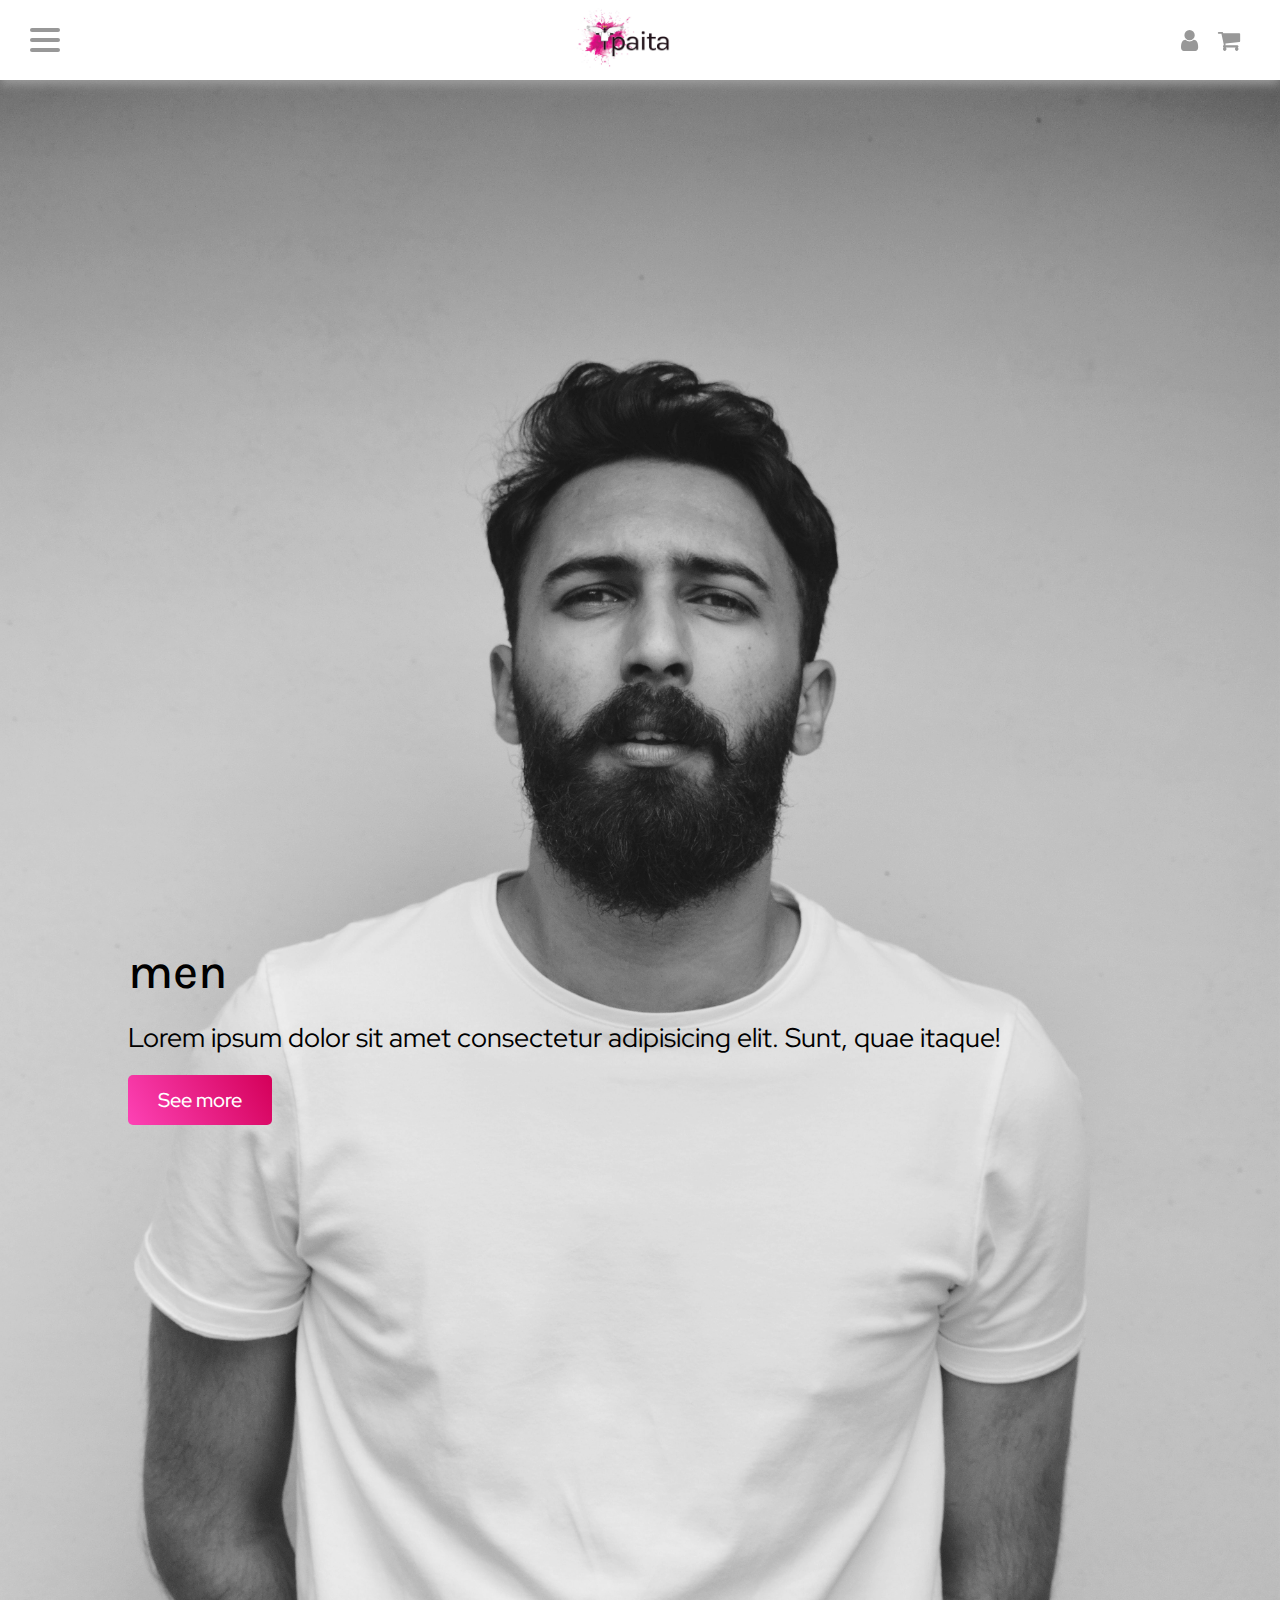
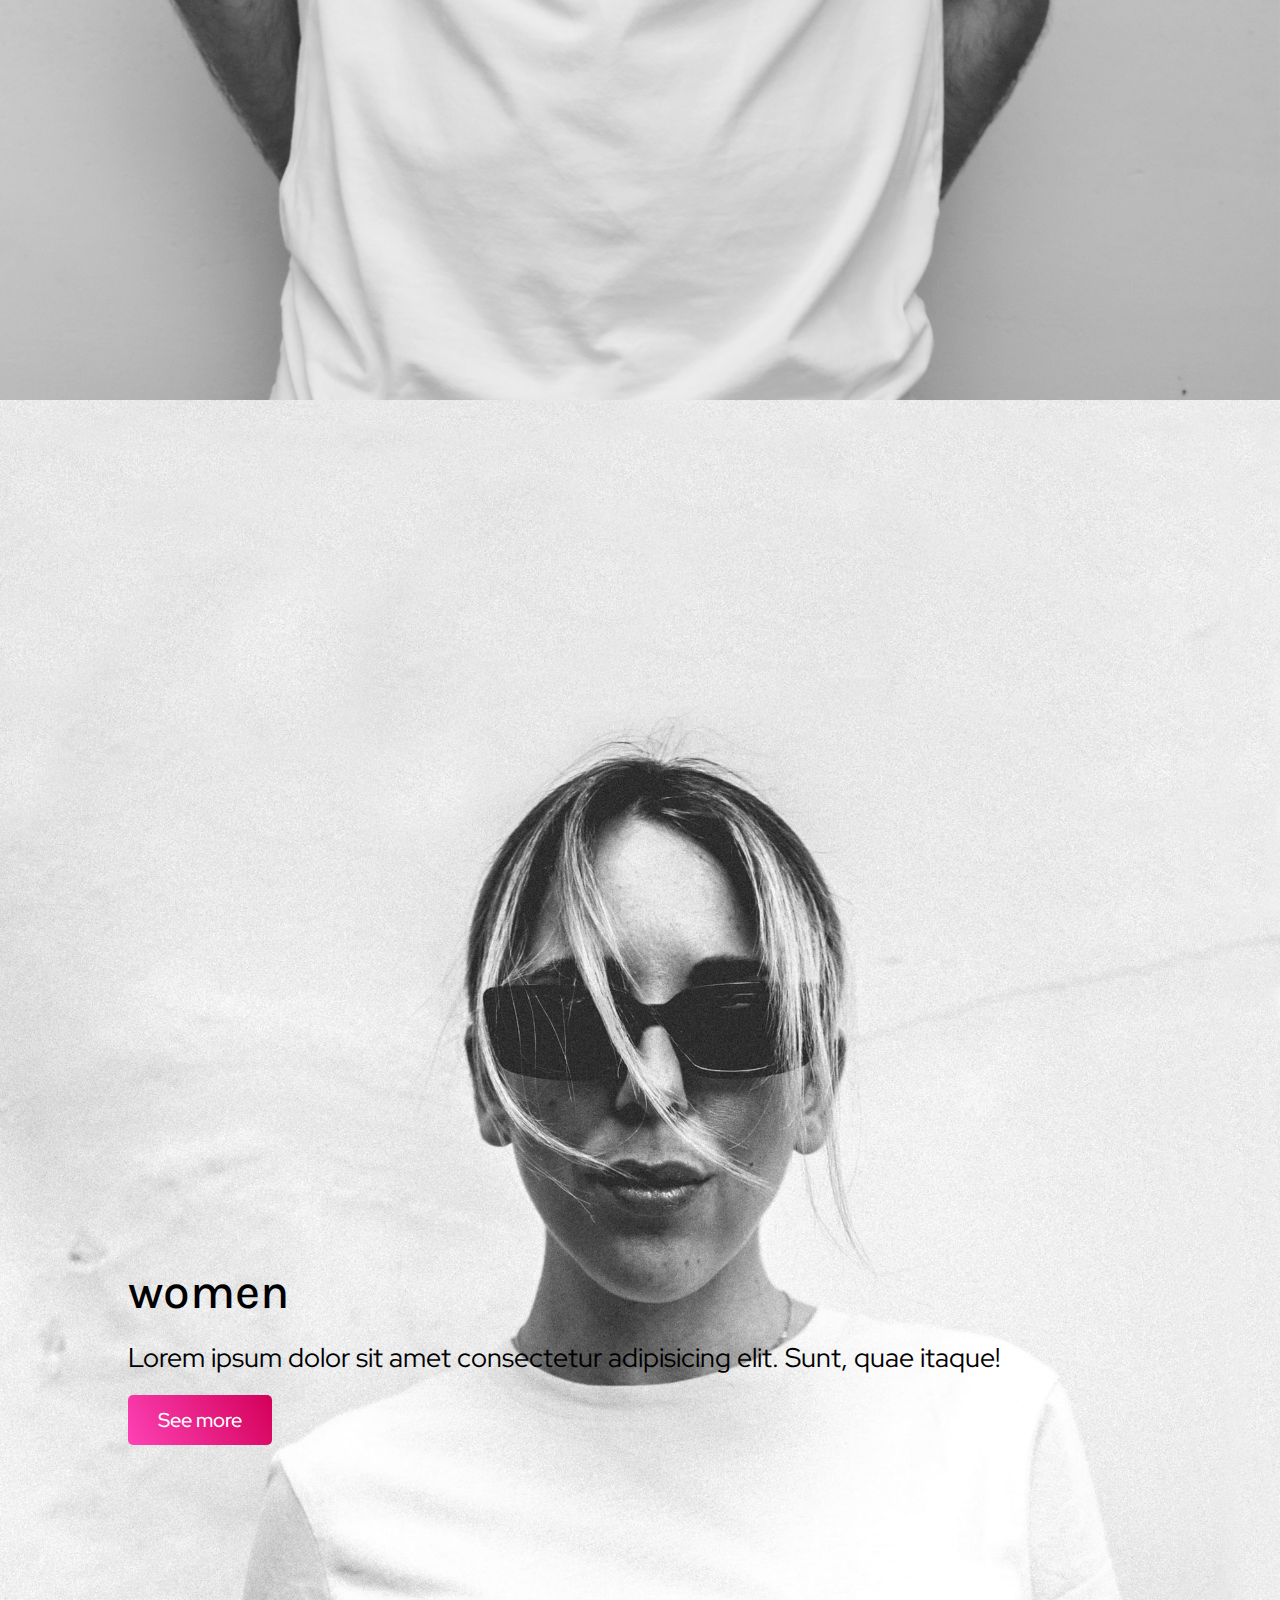
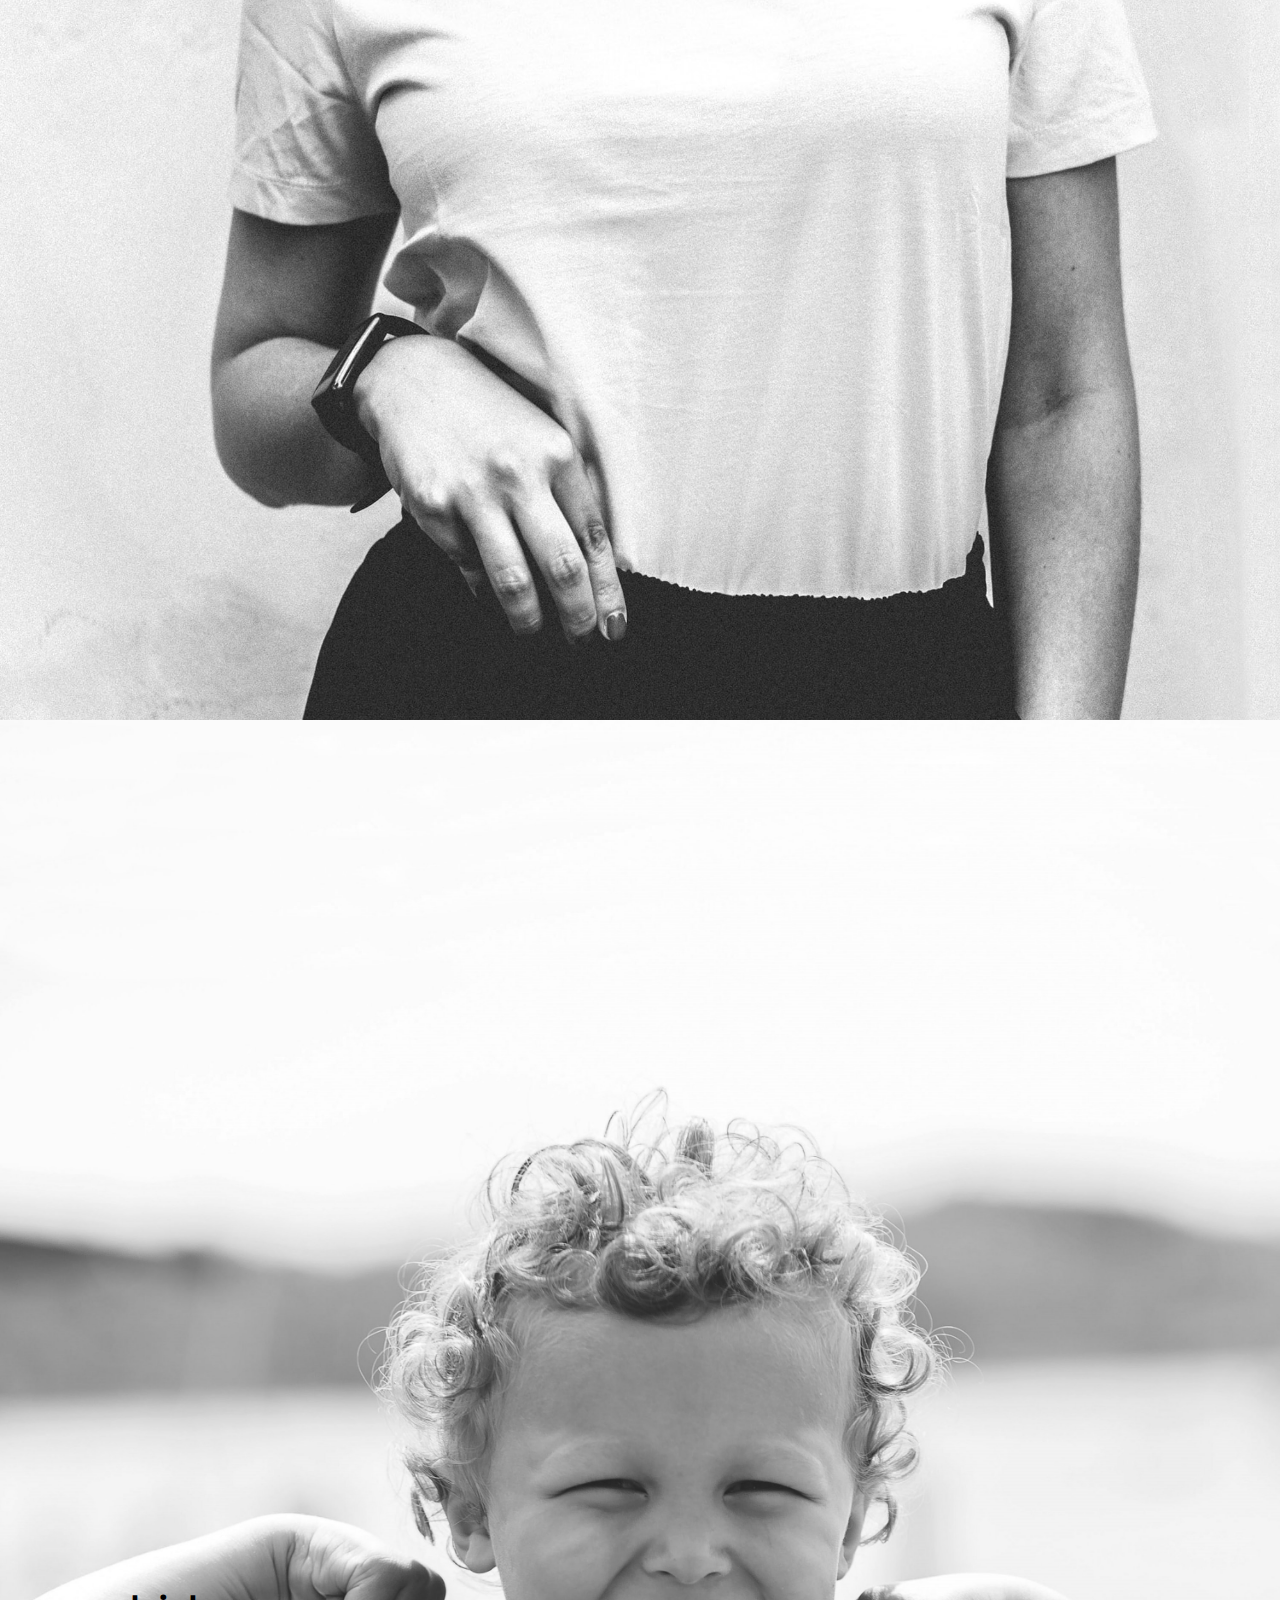
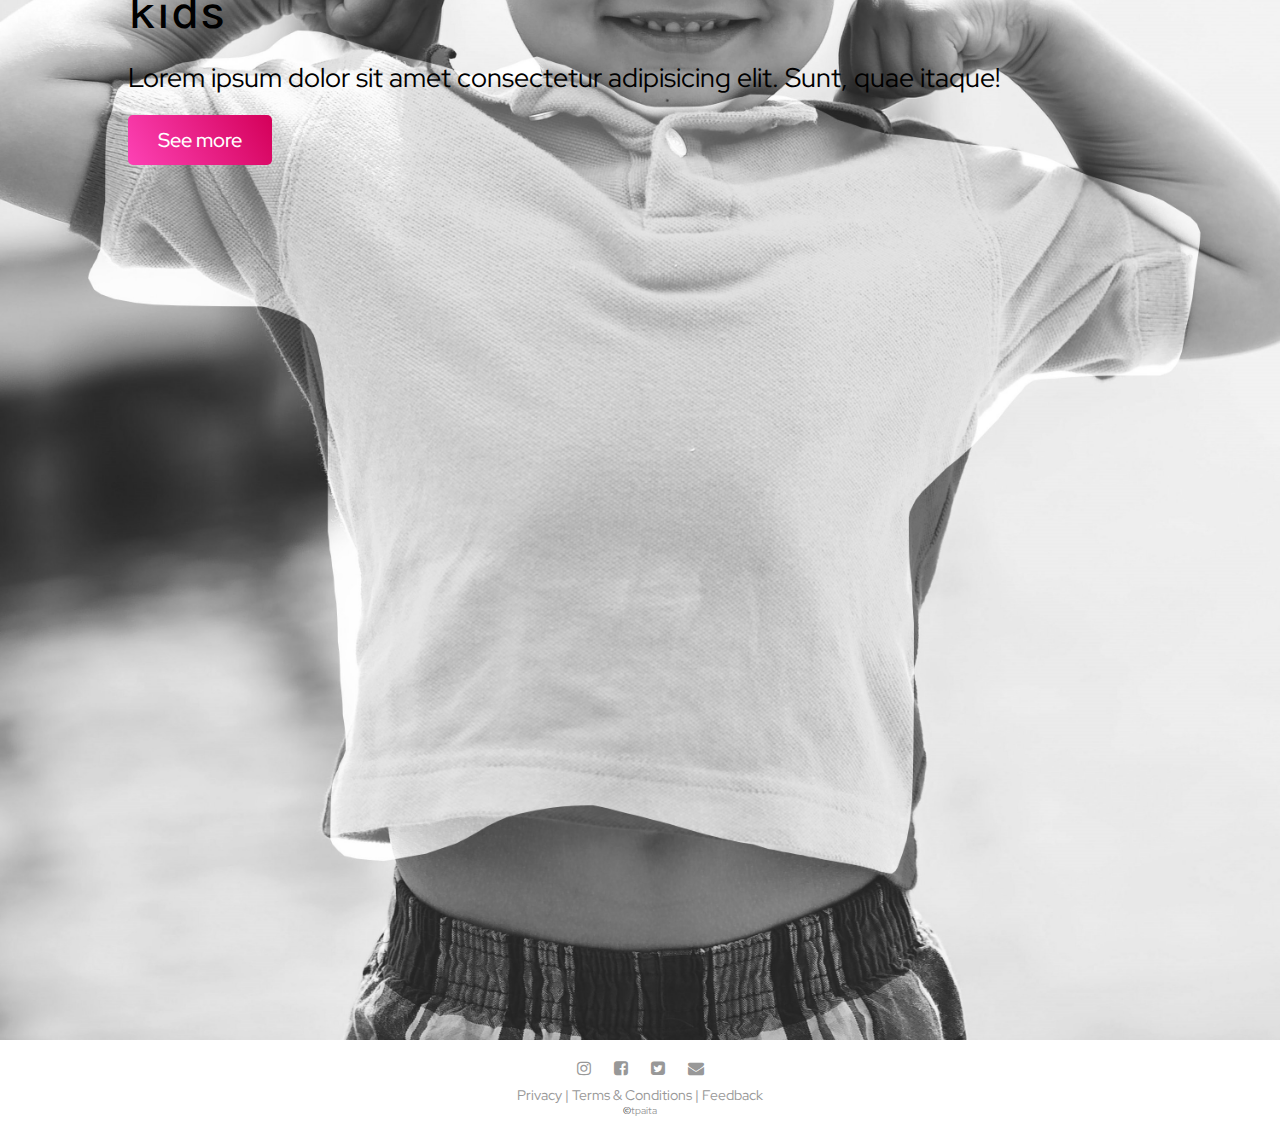
==== index.html @ 85f32271 "map conflict" ====
<!DOCTYPE html>
<html lang="en">
<head>
    <meta charset="UTF-8">
    <meta http-equiv="X-UA-Compatible" content="IE=edge">
    <meta name="viewport" content="width=device-width, initial-scale=1.0">
    <title>t-paita</title>
    <!-- font-awesome -->
    <link rel="stylesheet" href="https://cdnjs.cloudflare.com/ajax/libs/font-awesome/4.7.0/css/font-awesome.min.css">
    <!-- Css-sheet -->
    <link rel="stylesheet" href="styles/styles.css">
    <!--- Google font ---> 
    <link rel="preconnect" href="https://fonts.googleapis.com">
<link rel="preconnect" href="https://fonts.gstatic.com" crossorigin>
<link href="https://fonts.googleapis.com/css2?family=Karla:wght@200;300;400;500&family=Red+Hat+Display:wght@300;400;500&display=swap" rel="stylesheet">
</head>
<body>
    <div class="wrapper">
        <header class="header">
            <nav class="navbar">
                <div class="hamburger">
                    <span></span>
                    <span></span>
                    <span></span>
                </div>
                
                <div class="navlinks">
                    <div class="links">
                    <!-- querystrings -->
                    </div>  
                    <div class="social-media-links">
                        <a href="#"><i class="fa fa-instagram"></i></a>
                        <a href="#"><i class="fa fa-facebook-square"></i></a>
                        <a href="#"><i class="fa fa-brands fa-twitter-square"></i></a>
                        <a href="#"><i class="fa fa-envelope"></i></a>
                    </div>
                </div>
            </nav>

            <div class="logo">
              <a href="index.html">
                <img  src="images/logo.PNG" 
                style=
                "height:65px;
                width:110px;
                ">
            </a>
            </div>


            <div class="header-icons">
                <div class="user">
                    <i class="fa fa-sign-out hide"></i>
                    <i class="fa fa-user"></i>
                    <p class="user-logged-in"></p>
                </div>
                <i class="fa fa-shopping-cart">
                    <div class="item-counter hide"></div>
                </i>
                <div class="shopping-cart-popup hide">
                  <h2>Shopping cart</h2>
                  <div class="shopping-cart-contents">
      
                  </div>
                  <div class="promo">
                    <input
                      type="text" name="promo-code"   id="promo-code"   placeholder="add promo code"
                    />
                    <button>apply</button>
                  </div>
                  <div class="shopping-cart-details">
                    <h2>review</h2>
                  </div>
                  <div class="sum"></div>
                  <a href="order-page.html"><button class="button">enter address details</button></a>
                </div>
            </div>
        </header>
        <div class="login-page hide">
            <div class="exit-box-login">
                    <span></span>
                    <span></span>
            </div>
            <div class="logo">

                <img  src="images/logo.PNG" 
                style=
                "height:65px;
                width:110px;
                ">


            </div>

            <form class="my-form-login" action="">
                <input type="email" name="email" id="login-email"  placeholder="email-address" required>
                <input type="password" name="password" id="login-password" placeholder="password" required>
                <button class="login-btn">log in</button>
                <p class="login-paragraph">forgot password</p>
                <button type="button" class="create-account-btn">create an account</button>
            </form>
        </div>
        <div class="create-account-page hide">
            <div class="exit-box-account">
                <span></span>
                <span></span>
            </div>
            <div class="logo">
                <img  src="images/logo.PNG" 
                style=
                "height:65px;
                width:110px;
                ">  
            </div>

            <form class="my-form-account" action="">

                <div class="first-last-name">
                    <input type="text" name="first-name" id="first-name-account" placeholder="First Name" required>
                    <input type="text" name="last-name" id="last-name-account" placeholder="Last Name" required>
                </div>

                <input type="text" name="address" id="address" placeholder="address" required>

                <input type="text" name="zip-code" id="zip-code" placeholder="zip-code" required>

                <input type="email" name="e-mail-account" id="e-mail-account" placeholder="e-mail address" required>

                <input type="password" name="password-account" id="password-account" placeholder="password" required>

                <input type="password" name="confirm-password" id="confirm-password" placeholder="confirm password" required>

                <input type="tel" name="phone-number" id="phone-number" placeholder="phone number" required>
                <p>by clicking sign up you agree to our terms and conditions</p>
                <button class="sign-up-btn">sign up</button>
            </form>
        </div>
    
        <main class="main-landing-page">
            <section class="product-category">
              <img src="./images/Tissha.jpg" alt="man with cool white t-shirt" />
              <div class="image-text">
                <h2>men</h2>
                <p>
                  Lorem ipsum dolor sit amet consectetur adipisicing elit. Sunt,
                  quae itaque!
                </p>
                <a href="product-list.html?category=men"><button>See more</button></a>
              </div>
            </section>
            <section class="product-category">
              <img
                src="./images/dam_shirt.jpg"
                alt="cool girl with cool white t-shirt"
              />
              <div class="image-text">
                <h2>women</h2>
                <p>
                  Lorem ipsum dolor sit amet consectetur adipisicing elit. Sunt,
                  quae itaque!
                </p>
                <a href="product-list.html?category=women"><button>See more</button></a>
              </div>
            </section>
            <section class="product-category">
              <img
                src="./images/Kid-tshirt.jpg"
                alt="crazy cool kid with cool t-shirt"
              />
              <div class="image-text">
                <h2>kids</h2>
                <p>
                  Lorem ipsum dolor sit amet consectetur adipisicing elit. Sunt,
                  quae itaque!
                </p>
                <a href="product-list.html?category=kids"><button>See more</button></a>
              </div>
            </section>
          </main>


        <footer class="footer">
            <div class="social-media-links-2">
                <a href="#"><i class="fa fa-instagram"></i></a>
                <a href="#"><i class="fa fa-facebook-square"></i></a>
                <a href="#"><i class="fa fa-brands fa-twitter-square"></i></a>
                <a href="#"><i class="fa fa-envelope"></i></a>
            </div>

               

            <div class="footer-text">
            <p class ="fake-links">Privacy  |  Terms & Conditions  |  Feedback </p>
            
            <p class="copywrite"><span class="copyright">&copy</span> tpaita</p> 

            </div>
        </footer>
    </div>
</body>
<script src="./script/api.js"></script>
<script src="./script/main.js"></script>

</html>
---- styles/styles.css ----
.header {
  height: 80px;
  width: 100%;
  display: -webkit-box;
  display: -ms-flexbox;
  display: flex;
  -webkit-box-pack: justify;
      -ms-flex-pack: justify;
          justify-content: space-between;
  -webkit-box-align: center;
      -ms-flex-align: center;
          align-items: center;
  position: fixed;
  -webkit-box-shadow: 0 4px 10px 0 #a1a1a1;
          box-shadow: 0 4px 10px 0 #a1a1a1;
  z-index: 2;
  background: #FFF;
}

.header > * {
  -ms-flex-preferred-size: 100%;
      flex-basis: 100%;
}

.header .logo {
  display: -webkit-box;
  display: -ms-flexbox;
  display: flex;
  -webkit-box-pack: center;
      -ms-flex-pack: center;
          justify-content: center;
}

.header .navbar {
  text-align: left;
  font-size: 24px;
}

.header .navbar .hamburger {
  position: relative;
  height: 40px;
  width: 40px;
  display: -webkit-box;
  display: -ms-flexbox;
  display: flex;
  -webkit-box-orient: vertical;
  -webkit-box-direction: normal;
      -ms-flex-direction: column;
          flex-direction: column;
  -webkit-box-pack: center;
      -ms-flex-pack: center;
          justify-content: center;
  overflow: hidden;
  margin-left: 30px;
  cursor: pointer;
}

.header .navbar .hamburger span {
  border-radius: 10px;
  position: absolute;
  height: 4px;
  background: #989898;
}

.header .navbar .hamburger span:nth-child(1) {
  width: 30px;
  -webkit-transform: translateY(-10px);
          transform: translateY(-10px);
  -webkit-transition: 0.8s;
  transition: 0.8s;
}

.header .navbar .hamburger span:nth-child(2) {
  width: 30px;
  -webkit-transition: 1s;
  transition: 1s;
}

.header .navbar .hamburger span:nth-child(3) {
  width: 30px;
  -webkit-transform: translateY(10px);
          transform: translateY(10px);
  -webkit-transition: 0.8s;
  transition: 0.8s;
}

.header .navbar .hamburger:hover span:nth-child(2) {
  -webkit-transform: translateX(5px);
          transform: translateX(5px);
  background-image: linear-gradient(60deg, #fd42b5, #d40059);
}

.header .navbar .is-active span:nth-child(1) {
  -webkit-transform: translate(0px) rotate(45deg);
          transform: translate(0px) rotate(45deg);
  -webkit-transition: 0.8s;
  transition: 0.8s;
}

.header .navbar .is-active span:nth-child(2) {
  -webkit-transform: translateX(50px);
          transform: translateX(50px);
  -webkit-transition: 0.2s;
  transition: 0.2s;
}

.header .navbar .is-active span:nth-child(3) {
  -webkit-transform: translate(0px) rotate(-45deg);
          transform: translate(0px) rotate(-45deg);
  -webkit-transition: 0.8s;
  transition: 0.8s;
}

.header .navbar .is-active:hover span:nth-child(2) {
  -webkit-transform: translateX(40px);
          transform: translateX(40px);
}

.header .navbar .navlinks {
  width: 100%;
  display: -webkit-box;
  display: -ms-flexbox;
  display: flex;
  -webkit-box-orient: vertical;
  -webkit-box-direction: normal;
      -ms-flex-direction: column;
          flex-direction: column;
  position: absolute;
  top: 80px;
  font-size: 24px;
  background-color: #FFF;
  height: -webkit-min-content;
  height: -moz-min-content;
  height: min-content;
  -webkit-transform: scale(1, 0);
          transform: scale(1, 0);
  -webkit-transform-origin: top;
          transform-origin: top;
  -webkit-transition: 0.8s;
  transition: 0.8s;
}

.header .navbar .navlinks .links {
  display: -webkit-box;
  display: -ms-flexbox;
  display: flex;
  -webkit-box-orient: vertical;
  -webkit-box-direction: normal;
      -ms-flex-direction: column;
          flex-direction: column;
  margin: 30px;
  opacity: 0;
}

.header .navbar .navlinks .links a {
  text-decoration: none;
  margin-top: 20px;
  color: #989898;
}

.header .navbar .navlinks .social-media-links {
  display: -webkit-box;
  display: -ms-flexbox;
  display: flex;
  margin: 30px;
  opacity: 0;
}

.header .navbar .navlinks .social-media-links i {
  margin-right: 10px;
  color: #989898;
}

.header .navbar .active {
  -webkit-transform: scale(1);
          transform: scale(1);
}

.header .navbar .active .links {
  opacity: 1;
  -webkit-transition-delay: 0.2s;
          transition-delay: 0.2s;
}

.header .navbar .active .social-media-links {
  opacity: 1;
  -webkit-transition-delay: 0.2s;
          transition-delay: 0.2s;
}

.header .header-icons {
  display: -webkit-box;
  display: -ms-flexbox;
  display: flex;
  -webkit-box-pack: end;
      -ms-flex-pack: end;
          justify-content: flex-end;
  text-align: right;
  margin-right: 30px;
  font-size: 24px;
}

.header .header-icons .user {
  position: relative;
  display: -webkit-box;
  display: -ms-flexbox;
  display: flex;
  -webkit-box-orient: vertical;
  -webkit-box-direction: normal;
      -ms-flex-direction: column;
          flex-direction: column;
  -webkit-box-align: center;
      -ms-flex-align: center;
          align-items: center;
}

.header .header-icons .user p {
  width: 100px;
  position: absolute;
  font-size: 10px;
  top: 35px;
  text-align: center;
  color: #989898;
}

.header .header-icons .fa {
  padding: 10px;
  color: #989898;
}

.header .header-icons .fa-shopping-cart {
  position: relative;
}

.header .header-icons .fa-shopping-cart .item-counter {
  background-image: linear-gradient(60deg, #fd42b5, #d40059);
  position: absolute;
  top: 3px;
  right: 0px;
  display: -webkit-box;
  display: -ms-flexbox;
  display: flex;
  -webkit-box-pack: center;
      -ms-flex-pack: center;
          justify-content: center;
  -webkit-box-align: center;
      -ms-flex-align: center;
          align-items: center;
  height: 16px;
  width: 16px;
  border-radius: 50%;
  font-size: 10px;
  text-align: center;
  color: white;
}

.hide {
  display: none !important;
}

.footer {
  padding: 10px 10px 0px 10px;
  width: 100%;
  display: -webkit-box;
  display: -ms-flexbox;
  display: flex;
  -webkit-box-align: center;
      -ms-flex-align: center;
          align-items: center;
  -webkit-box-orient: vertical;
  -webkit-box-direction: normal;
      -ms-flex-direction: column;
          flex-direction: column;
  -webkit-box-shadow: 0 -4px 10px 0 #a1a1a1;
          box-shadow: 0 -4px 10px 0 #a1a1a1;
  background-color: #FFF;
  padding-bottom: 10px;
}

.footer .social-media-links-2 i {
  margin: 10px;
  color: #989898;
}

.footer p.fake-links {
  font-size: 14px;
  color: #989898;
}

.footer p.copywrite {
  display: -webkit-box;
  display: -ms-flexbox;
  display: flex;
  -webkit-box-pack: center;
      -ms-flex-pack: center;
          justify-content: center;
  font-size: 10px;
  color: #989898;
}

main {
  margin-top: 80px;
}

input {
  background-color: #EEEEEE;
  height: 50px;
  border: 0;
  text-align: center;
}

.pay-button {
  background-color: linear-gradient(60deg, #fd42b5, #d40059);
  color: #FFF;
  width: 80%;
  height: 48px;
  font-size: 24px;
  border: 0;
  margin-top: 20px;
}

h1 {
  font-family: "Red Hat Display", sans-serif;
}

.input1 {
  -ms-flex-preferred-size: 100%;
      flex-basis: 100%;
  margin-bottom: 15px;
}

.small-input-container {
  width: 100%;
  display: -webkit-box;
  display: -ms-flexbox;
  display: flex;
  -webkit-box-pack: justify;
      -ms-flex-pack: justify;
          justify-content: space-between;
}

.small-input-container #lastname {
  margin-left: 15px;
}

.input2 {
  width: 100%;
  margin-bottom: 15px;
}

form {
  padding: 20px;
}

.button-container {
  display: -webkit-box;
  display: -ms-flexbox;
  display: flex;
  -webkit-box-pack: center;
      -ms-flex-pack: center;
          justify-content: center;
}

.headline-order {
  margin: 15px;
}

.order-form input:invalid {
  border: 2px solid red;
}

.order-form input:valid {
  border: 2px solid green;
}

.order-form input:focus {
  border: 2px solid yellow;
  outline: none;
}

main {
  width: 100%;
  margin-top: 80px;
}

main .breadcrumbs {
  list-style: none;
  display: -webkit-box;
  display: -ms-flexbox;
  display: flex;
  padding: 10px 30px;
}

main .breadcrumbs li + li:before {
  content: "/";
}

main .breadcrumbs li a {
  text-decoration: none;
}

main .breadcrumbs li a:hover {
  text-decoration: underline;
}

.main-landing-page {
  margin-top: 80px;
}

.main-landing-page .product-category {
  overflow: hidden;
  display: -webkit-box;
  display: -ms-flexbox;
  display: flex;
  -webkit-box-pack: center;
      -ms-flex-pack: center;
          justify-content: center;
  position: relative;
  overflow: hidden;
  -webkit-box-flex: 1;
      -ms-flex: 1;
          flex: 1;
}

.main-landing-page .product-category img {
  max-height: 100%;
  width: 100%;
  display: block;
  margin-left: auto;
  margin-right: auto;
}

.main-landing-page .product-category .image-text {
  position: absolute;
  top: 45%;
  left: 10%;
  width: 70%;
}

.main-landing-page .product-category .image-text p {
  font-size: 3vh;
  padding: 20px 0;
}

.main-landing-page .product-category .image-text h2 {
  font-family: "Karla", sans-serif;
  font-size: 3rem;
  font-weight: 500;
}

.main-landing-page .product-category .image-text button {
  height: 50px;
  color: #FFF;
  border: none;
  font-size: 20px;
  padding: 0 30px;
  border-radius: 5px;
  font-weight: 500;
  background-image: linear-gradient(60deg, #fd42b5, #d40059);
}

.main-landing-page .product-category .image-text button:hover {
  -webkit-filter: brightness(90%);
          filter: brightness(90%);
  -webkit-transform: scale(1.03);
          transform: scale(1.03);
}

.main-landing-page .product-category .image-text button:active {
  -webkit-filter: brightness(80%);
          filter: brightness(80%);
}

.product-list {
  display: -webkit-box;
  display: -ms-flexbox;
  display: flex;
  -ms-flex-wrap: wrap;
      flex-wrap: wrap;
  -ms-flex-pack: distribute;
      justify-content: space-around;
  -webkit-box-align: center;
      -ms-flex-align: center;
          align-items: center;
}

.product-list article {
  height: -webkit-fit-content;
  height: -moz-fit-content;
  height: fit-content;
  width: 150px;
  overflow: hidden;
  display: -webkit-box;
  display: -ms-flexbox;
  display: flex;
  -webkit-box-orient: vertical;
  -webkit-box-direction: normal;
      -ms-flex-direction: column;
          flex-direction: column;
  -webkit-box-align: center;
      -ms-flex-align: center;
          align-items: center;
  position: relative;
  margin: 10px;
  background: #F4F4F4;
}

.product-list article img {
  width: 100%;
  cursor: pointer;
}

.product-list article .price {
  position: absolute;
  left: 0px;
  background: #F4F4F4;
  padding: 5px;
}

.product-list article p {
  font-size: 12px;
}

.product-pop-up {
  width: 100vw;
  height: calc(100vh - 79px);
  top: 80px;
  left: 0;
  padding: 40px;
  background: #FFF;
  position: fixed;
  overflow: auto;
}

.product-pop-up img {
  width: 100%;
}

.product-pop-up h2 {
  font-size: 3vw;
}

.product-pop-up button {
  height: 50px;
  color: #FFF;
  border: none;
  font-size: 20px;
  padding: 0 30px;
  border-radius: 5px;
  font-weight: 500;
  background-image: linear-gradient(60deg, #fd42b5, #d40059);
}

.product-pop-up button:hover {
  -webkit-filter: brightness(90%);
          filter: brightness(90%);
  -webkit-transform: scale(1.03);
          transform: scale(1.03);
}

.product-pop-up button:active {
  -webkit-filter: brightness(80%);
          filter: brightness(80%);
}

.article-container {
  margin: 10%;
}

button {
  color: #FFF;
  border: none;
  font-size: 14px;
  padding: 10px 20px;
  border-radius: 5px;
  font-weight: 500;
  background-image: linear-gradient(60deg, #fd42b5, #d40059);
}

button:hover {
  -webkit-filter: brightness(90%);
          filter: brightness(90%);
  -webkit-transform: scale(1.03);
          transform: scale(1.03);
}

button:active {
  -webkit-filter: brightness(80%);
          filter: brightness(80%);
}

.shopping-cart-popup {
  width: 100%;
  height: calc(100vh - 79px);
  display: -webkit-box;
  display: -ms-flexbox;
  display: flex;
  -webkit-box-orient: vertical;
  -webkit-box-direction: normal;
      -ms-flex-direction: column;
          flex-direction: column;
  position: absolute;
  top: 80px;
  font-size: 20px;
  left: 0;
  background: #FFF;
  padding: 5%;
  text-align: left;
  overflow: auto;
}

.shopping-cart-popup .shopping-cart-contents img {
  width: 30%;
  margin-right: 10px;
}

.shopping-cart-popup .shopping-cart-contents .fa-trash {
  color: #fd42b5;
}

.shopping-cart-popup .shopping-cart-contents section {
  display: -webkit-box;
  display: -ms-flexbox;
  display: flex;
  margin: 20px 0;
}

.shopping-cart-popup .shopping-cart-contents section > div:not(.quantity-check) {
  display: -webkit-box;
  display: -ms-flexbox;
  display: flex;
}

.shopping-cart-popup .shopping-cart-contents section:last-of-type {
  padding-bottom: 20px;
  margin-bottom: 20px;
  border-bottom: 2px solid #989898;
}

.shopping-cart-popup .shopping-cart-contents .plus-minus {
  width: 70px;
  height: 30px;
  display: -webkit-box;
  display: -ms-flexbox;
  display: flex;
  border: solid 1px black;
  border-radius: 20px;
  overflow: hidden;
}

.shopping-cart-popup .shopping-cart-contents .plus-minus div {
  -ms-flex-preferred-size: 100%;
      flex-basis: 100%;
  text-align: center;
}

.shopping-cart-popup .shopping-cart-contents .plus-minus div:first-of-type, .shopping-cart-popup .shopping-cart-contents .plus-minus div:last-of-type {
  background: #989898;
}

.shopping-cart-popup .shopping-cart-contents .plus-minus div:first-of-type:hover, .shopping-cart-popup .shopping-cart-contents .plus-minus div:last-of-type:hover {
  cursor: pointer;
}

.shopping-cart-popup .shopping-cart-details {
  margin-top: 20px;
}

.price-item {
  display: -webkit-box;
  display: -ms-flexbox;
  display: flex;
  -webkit-box-pack: justify;
      -ms-flex-pack: justify;
          justify-content: space-between;
}

.price-item:last-of-type {
  padding-bottom: 20px;
  margin-bottom: 20px;
  border-bottom: 2px solid #989898;
}

.sum {
  display: -webkit-box;
  display: -ms-flexbox;
  display: flex;
  -webkit-box-pack: justify;
      -ms-flex-pack: justify;
          justify-content: space-between;
  margin-bottom: 20px;
}

.fa-trash {
  color: #F700FC;
}

.promo {
  display: -webkit-box;
  display: -ms-flexbox;
  display: flex;
}

.promo input {
  -ms-flex-preferred-size: 60%;
      flex-basis: 60%;
}

.promo button {
  -ms-flex-preferred-size: 40%;
      flex-basis: 40%;
}

.login-page {
  position: fixed;
  top: 0px;
  left: 0px;
  height: 100vh;
  width: 100%;
  display: -webkit-box;
  display: -ms-flexbox;
  display: flex;
  -webkit-box-orient: vertical;
  -webkit-box-direction: normal;
      -ms-flex-direction: column;
          flex-direction: column;
  -webkit-box-align: center;
      -ms-flex-align: center;
          align-items: center;
  -webkit-box-pack: center;
      -ms-flex-pack: center;
          justify-content: center;
  background-color: white;
  z-index: 100;
}

.login-page .exit-box-login {
  position: relative;
  display: -webkit-box;
  display: -ms-flexbox;
  display: flex;
  -webkit-box-pack: center;
      -ms-flex-pack: center;
          justify-content: center;
  -webkit-box-align: center;
      -ms-flex-align: center;
          align-items: center;
  top: -50px;
  right: -150px;
  padding: 0px;
  font-size: 40px;
  font-weight: 900;
  color: #989898;
  width: 30px;
  height: 30px;
  cursor: pointer;
}

.login-page .exit-box-login span {
  border-radius: 10px;
  position: absolute;
  height: 4px;
  background: #989898;
}

.login-page .exit-box-login span:nth-child(1) {
  width: 30px;
  -webkit-transform: rotate(45deg);
          transform: rotate(45deg);
}

.login-page .exit-box-login span:nth-child(2) {
  width: 30px;
  -webkit-transform: rotate(-45deg);
          transform: rotate(-45deg);
}

.login-page .logo {
  height: 60px;
  width: 100px;
  background-color: linear-gradient(60deg, #fd42b5, #d40059);
}

.login-page .my-form-login {
  display: -webkit-box;
  display: -ms-flexbox;
  display: flex;
  -webkit-box-orient: vertical;
  -webkit-box-direction: normal;
      -ms-flex-direction: column;
          flex-direction: column;
  -webkit-box-pack: center;
      -ms-flex-pack: center;
          justify-content: center;
  -webkit-box-align: center;
      -ms-flex-align: center;
          align-items: center;
  width: 300px;
  height: 400px;
  padding: 0px;
}

.login-page .my-form-login > * {
  margin: 7px;
}

.login-page .my-form-login .login-btn {
  color: #FFF;
}

.login-page .my-form-login .create-account-btn {
  background-image: linear-gradient(60deg, #49C000, #3a9202);
  color: #FFF;
}

.login-page .my-form-login input {
  width: 100%;
  height: 44px;
  padding: 10px;
  background-color: #EEEEEE;
  color: #A1A1A1;
  border: none;
}

.login-page .my-form-login p {
  font-size: 10px;
  cursor: pointer;
}

.login-page .my-form-login button {
  width: 100%;
  height: 44px;
  padding: 10px;
  cursor: pointer;
  border: none;
}

.create-account-page {
  position: fixed;
  top: 0px;
  left: 0px;
  height: 100vh;
  width: 100%;
  display: -webkit-box;
  display: -ms-flexbox;
  display: flex;
  -webkit-box-orient: vertical;
  -webkit-box-direction: normal;
      -ms-flex-direction: column;
          flex-direction: column;
  -webkit-box-align: center;
      -ms-flex-align: center;
          align-items: center;
  -webkit-box-pack: center;
      -ms-flex-pack: center;
          justify-content: center;
  background-color: white;
  z-index: 100;
}

.create-account-page .exit-box-account {
  position: relative;
  display: -webkit-box;
  display: -ms-flexbox;
  display: flex;
  -webkit-box-pack: center;
      -ms-flex-pack: center;
          justify-content: center;
  -webkit-box-align: center;
      -ms-flex-align: center;
          align-items: center;
  top: -50px;
  right: -150px;
  padding: 0px;
  font-size: 40px;
  font-weight: 900;
  color: #989898;
  cursor: pointer;
  width: 30px;
  height: 30px;
}

.create-account-page .exit-box-account span {
  border-radius: 10px;
  position: absolute;
  height: 4px;
  background: #989898;
}

.create-account-page .exit-box-account span:nth-child(1) {
  width: 30px;
  -webkit-transform: rotate(45deg);
          transform: rotate(45deg);
}

.create-account-page .exit-box-account span:nth-child(2) {
  width: 30px;
  -webkit-transform: rotate(-45deg);
          transform: rotate(-45deg);
}

.create-account-page .logo {
  height: 60px;
  width: 100px;
  background-color: linear-gradient(60deg, #fd42b5, #d40059);
}

.create-account-page .my-form-account {
  display: -webkit-box;
  display: -ms-flexbox;
  display: flex;
  -webkit-box-orient: vertical;
  -webkit-box-direction: normal;
      -ms-flex-direction: column;
          flex-direction: column;
  -webkit-box-pack: center;
      -ms-flex-pack: center;
          justify-content: center;
  -webkit-box-align: center;
      -ms-flex-align: center;
          align-items: center;
  width: 300px;
  height: -webkit-min-content;
  height: -moz-min-content;
  height: min-content;
  padding: 0;
}

.create-account-page .my-form-account > * {
  margin: 7px;
}

.create-account-page .my-form-account .first-last-name {
  display: -webkit-box;
  display: -ms-flexbox;
  display: flex;
  -webkit-box-orient: horizontal;
  -webkit-box-direction: normal;
      -ms-flex-direction: row;
          flex-direction: row;
  -webkit-box-pack: justify;
      -ms-flex-pack: justify;
          justify-content: space-between;
  width: 100%;
}

.create-account-page .my-form-account .first-last-name input {
  width: 48%;
}

.create-account-page .my-form-account input {
  width: 100%;
  height: 44px;
  padding: 10px;
  background-color: #EEEEEE;
  color: #A1A1A1;
  border: none;
}

.create-account-page .my-form-account p {
  font-size: 10px;
  cursor: pointer;
  text-align: center;
}

.create-account-page .my-form-account button {
  width: 100%;
  height: 44px;
  padding: 10px;
  cursor: pointer;
  border: none;
  color: #FFF;
}

* {
  margin: 0;
  padding: 0;
  -webkit-box-sizing: border-box;
          box-sizing: border-box;
  color: #000;
  font-family: "Red Hat Display", sans-serif;
}

.wrapper {
  width: 100%;
  height: 100vh;
  display: -webkit-box;
  display: -ms-flexbox;
  display: flex;
  -webkit-box-orient: vertical;
  -webkit-box-direction: normal;
      -ms-flex-direction: column;
          flex-direction: column;
  -webkit-box-align: center;
      -ms-flex-align: center;
          align-items: center;
}

.wrapper i {
  cursor: pointer;
}

.wrapper a {
  cursor: pointer;
}

.wrapper button {
  cursor: pointer;
}
/*# sourceMappingURL=styles.css.map */
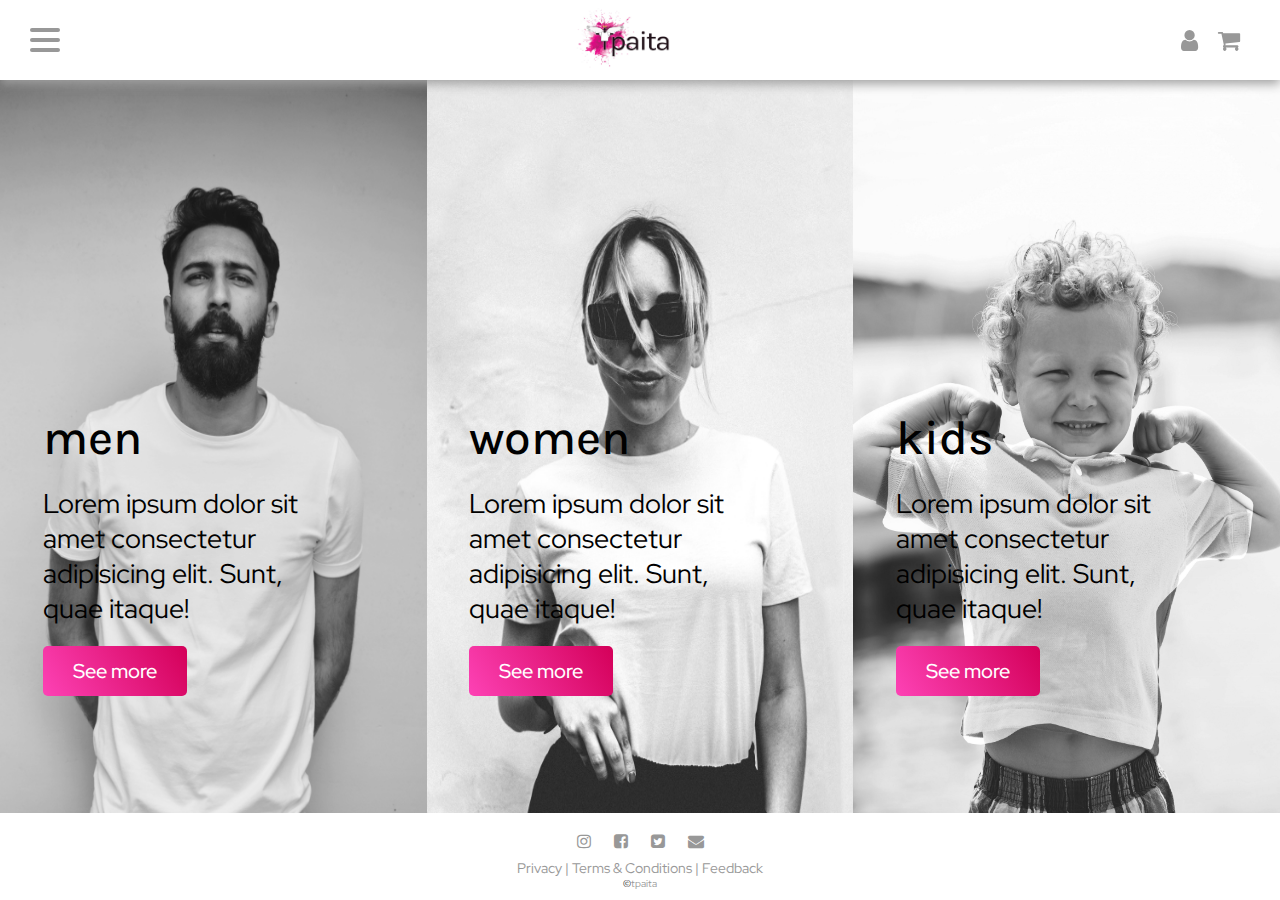
==== commit 6920b5b2: "change to account-login-page" ====
--- a/index.html
+++ b/index.html
@@ -121,16 +121,11 @@
                 </div>
 
                 <input type="text" name="address" id="address" placeholder="address" required>
-
                 <input type="text" name="zip-code" id="zip-code" placeholder="zip-code" required>
-
                 <input type="email" name="e-mail-account" id="e-mail-account" placeholder="e-mail address" required>
-
+                <input type="tel" name="phone-number" id="phone-number" placeholder="phone number" required>
                 <input type="password" name="password-account" id="password-account" placeholder="password" required>
-
                 <input type="password" name="confirm-password" id="confirm-password" placeholder="confirm password" required>
-
-                <input type="tel" name="phone-number" id="phone-number" placeholder="phone number" required>
                 <p>by clicking sign up you agree to our terms and conditions</p>
                 <button class="sign-up-btn">sign up</button>
             </form>
--- a/styles/styles.css
+++ b/styles/styles.css
@@ -389,10 +389,11 @@
   display: -ms-flexbox;
   display: flex;
   padding: 10px 30px;
+  margin-top: 10px;
 }
 
 main .breadcrumbs li + li:before {
-  content: "/";
+  content: "/ ";
 }
 
 main .breadcrumbs li a {
@@ -405,6 +406,14 @@
 
 .main-landing-page {
   margin-top: 80px;
+}
+
+@media (min-width: 850px) {
+  .main-landing-page {
+    display: -webkit-box;
+    display: -ms-flexbox;
+    display: flex;
+  }
 }
 
 .main-landing-page .product-category {
@@ -471,6 +480,47 @@
           filter: brightness(80%);
 }
 
+.search-box {
+  display: -webkit-box;
+  display: -ms-flexbox;
+  display: flex;
+  -webkit-box-pack: end;
+      -ms-flex-pack: end;
+          justify-content: flex-end;
+  margin-bottom: 10px;
+}
+
+.search-box .search {
+  display: -webkit-box;
+  display: -ms-flexbox;
+  display: flex;
+  -webkit-box-pack: start;
+      -ms-flex-pack: start;
+          justify-content: flex-start;
+  -webkit-box-align: center;
+      -ms-flex-align: center;
+          align-items: center;
+  padding: 0px 0px 5px 5px;
+  height: 20px;
+  width: 100px;
+  border-bottom: 1px solid black;
+  margin-right: 30px;
+}
+
+.search-box .search i {
+  color: #A1A1A1;
+}
+
+.search-box .search input {
+  width: 100px;
+  height: 10px;
+  background-color: white;
+  border: none;
+  outline: none;
+  text-align: left;
+  padding-left: 5px;
+}
+
 .product-list {
   display: -webkit-box;
   display: -ms-flexbox;
@@ -482,6 +532,7 @@
   -webkit-box-align: center;
       -ms-flex-align: center;
           align-items: center;
+  margin-bottom: 20px;
 }
 
 .product-list article {
@@ -505,6 +556,13 @@
   background: #F4F4F4;
 }
 
+@media (min-width: 850px) {
+  .product-list article {
+    -ms-flex-preferred-size: 21%;
+        flex-basis: 21%;
+  }
+}
+
 .product-list article img {
   width: 100%;
   cursor: pointer;
@@ -519,6 +577,11 @@
 
 .product-list article p {
   font-size: 12px;
+}
+
+.product-list article:hover {
+  -webkit-transform: scale(1.05);
+          transform: scale(1.05);
 }
 
 .product-pop-up {
@@ -570,8 +633,8 @@
 button {
   color: #FFF;
   border: none;
-  font-size: 14px;
-  padding: 10px 20px;
+  font-size: 12px;
+  padding: 5px 10px;
   border-radius: 5px;
   font-weight: 500;
   background-image: linear-gradient(60deg, #fd42b5, #d40059);
@@ -587,6 +650,18 @@
 button:active {
   -webkit-filter: brightness(80%);
           filter: brightness(80%);
+}
+
+.description {
+  padding: 10px;
+}
+
+.description > * {
+  margin-bottom: 10px;
+}
+
+.description .product-name {
+  font-weight: 500;
 }
 
 .shopping-cart-popup {
@@ -692,7 +767,7 @@
 }
 
 .fa-trash {
-  color: #F700FC;
+  color: linear-gradient(60deg, #fd42b5, #d40059);
 }
 
 .promo {
@@ -1007,4 +1082,10 @@
 .wrapper button {
   cursor: pointer;
 }
+
+main {
+  -webkit-box-flex: 1;
+      -ms-flex: 1;
+          flex: 1;
+}
 /*# sourceMappingURL=styles.css.map */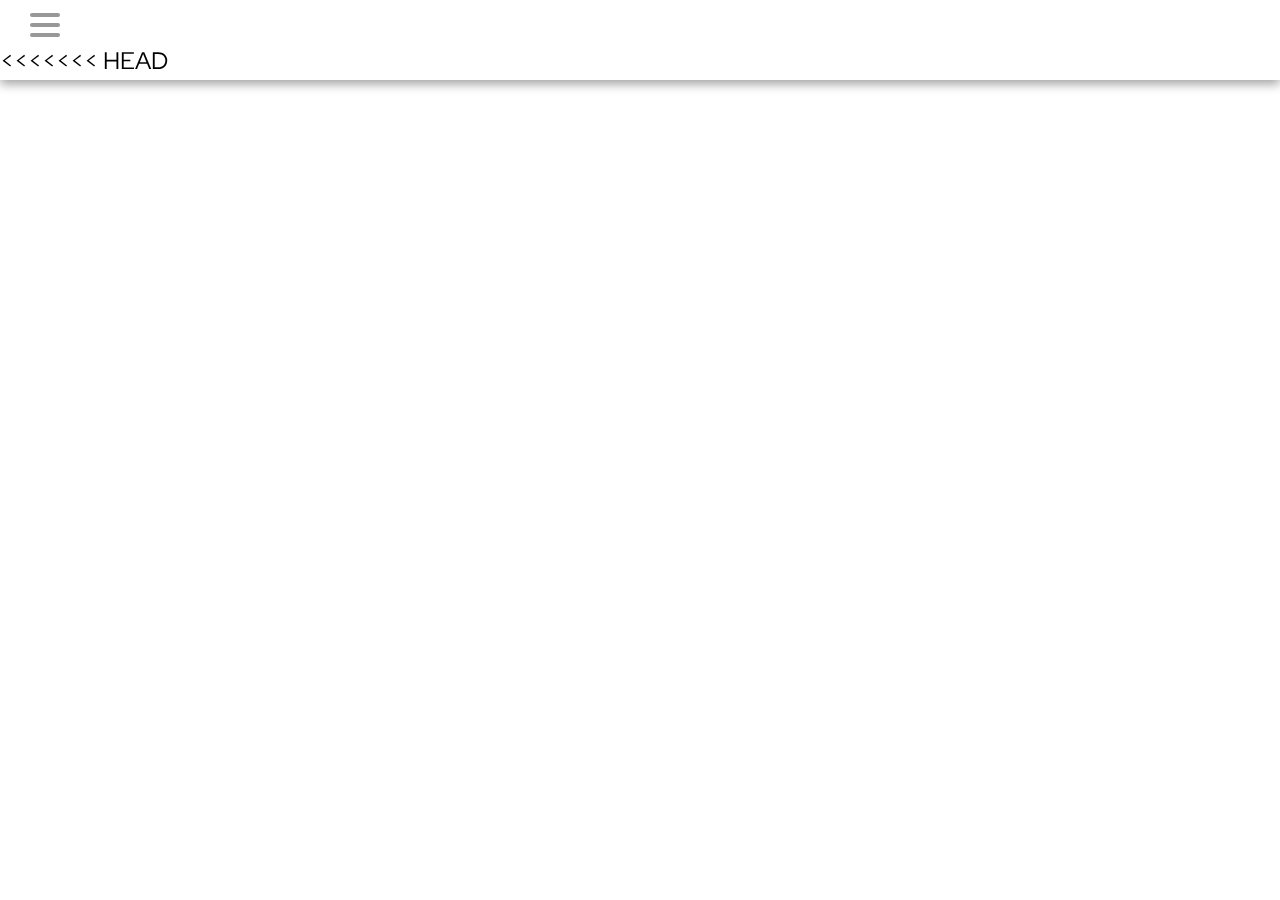
==== commit cb504bc0: "merge map" ====
--- a/index.html
+++ b/index.html
@@ -1,105 +1,113 @@
 <!DOCTYPE html>
 <html lang="en">
-<head>
-    <meta charset="UTF-8">
-    <meta http-equiv="X-UA-Compatible" content="IE=edge">
-    <meta name="viewport" content="width=device-width, initial-scale=1.0">
+  <head>
+    <meta charset="UTF-8" />
+    <meta http-equiv="X-UA-Compatible" content="IE=edge" />
+    <meta name="viewport" content="width=device-width, initial-scale=1.0" />
     <title>t-paita</title>
     <!-- font-awesome -->
-    <link rel="stylesheet" href="https://cdnjs.cloudflare.com/ajax/libs/font-awesome/4.7.0/css/font-awesome.min.css">
+    <link
+      rel="stylesheet"
+      href="https://cdnjs.cloudflare.com/ajax/libs/font-awesome/4.7.0/css/font-awesome.min.css"
+    />
     <!-- Css-sheet -->
-    <link rel="stylesheet" href="styles/styles.css">
-    <!--- Google font ---> 
-    <link rel="preconnect" href="https://fonts.googleapis.com">
-<link rel="preconnect" href="https://fonts.gstatic.com" crossorigin>
-<link href="https://fonts.googleapis.com/css2?family=Karla:wght@200;300;400;500&family=Red+Hat+Display:wght@300;400;500&display=swap" rel="stylesheet">
-</head>
-<body>
+    <link rel="stylesheet" href="styles/styles.css" />
+    <!--- Google font --->
+    <link rel="preconnect" href="https://fonts.googleapis.com" />
+    <link rel="preconnect" href="https://fonts.gstatic.com" crossorigin />
+    <link
+      href="https://fonts.googleapis.com/css2?family=Karla:wght@200;300;400;500&family=Red+Hat+Display:wght@300;400;500&display=swap"
+      rel="stylesheet"
+    />
+  </head>
+  <body>
     <div class="wrapper">
-        <header class="header">
-            <nav class="navbar">
-                <div class="hamburger">
-                    <span></span>
-                    <span></span>
-                    <span></span>
-                </div>
-                
-                <div class="navlinks">
-                    <div class="links">
-                    <!-- querystrings -->
-                    </div>  
-                    <div class="social-media-links">
-                        <a href="#"><i class="fa fa-instagram"></i></a>
-                        <a href="#"><i class="fa fa-facebook-square"></i></a>
-                        <a href="#"><i class="fa fa-brands fa-twitter-square"></i></a>
-                        <a href="#"><i class="fa fa-envelope"></i></a>
-                    </div>
-                </div>
-            </nav>
-
+      <header class="header">
+        <nav class="navbar">
+          <div class="hamburger">
+            <span></span>
+            <span></span>
+            <span></span>
+          </div>
+
+<<<<<<< HEAD
+          <div class="navlinks">
+            <div class="links">
+              <!-- querystrings -->
+=======
             <div class="logo">
               <a href="index.html">
                 <img  src="images/logo.PNG" 
                 style=
                 "height:65px;
                 width:110px;
-                ">
+                " alt="t-paita-logo">
             </a>
-            </div>
-
-
-            <div class="header-icons">
-                <div class="user">
-                    <i class="fa fa-sign-out hide"></i>
-                    <i class="fa fa-user"></i>
-                    <p class="user-logged-in"></p>
-                </div>
-                <i class="fa fa-shopping-cart">
-                    <div class="item-counter hide"></div>
-                </i>
-                <div class="shopping-cart-popup hide">
-                  <h2>Shopping cart</h2>
-                  <div class="shopping-cart-contents">
-      
-                  </div>
-                  <div class="promo">
-                    <input
-                      type="text" name="promo-code"   id="promo-code"   placeholder="add promo code"
-                    />
-                    <button>apply</button>
-                  </div>
-                  <div class="shopping-cart-details">
-                    <h2>review</h2>
-                  </div>
-                  <div class="sum"></div>
-                  <a href="order-page.html"><button class="button">enter address details</button></a>
-                </div>
-            </div>
-        </header>
-        <div class="login-page hide">
-            <div class="exit-box-login">
-                    <span></span>
-                    <span></span>
+>>>>>>> main
+            </div>
+            <div class="social-media-links">
+              <a href="#"><i class="fa fa-instagram"></i></a>
+              <a href="#"><i class="fa fa-facebook-square"></i></a>
+              <a href="#"><i class="fa fa-brands fa-twitter-square"></i></a>
+              <a href="#"><i class="fa fa-envelope"></i></a>
             </div>
             <div class="logo">
 
                 <img  src="images/logo.PNG" 
                 style=
-                "height:65px;
-                width:110px;
-                ">
-
-
-            </div>
-
-            <form class="my-form-login" action="">
-                <input type="email" name="email" id="login-email"  placeholder="email-address" required>
-                <input type="password" name="password" id="login-password" placeholder="password" required>
-                <button class="login-btn">log in</button>
-                <p class="login-paragraph">forgot password</p>
-                <button type="button" class="create-account-btn">create an account</button>
-            </form>
-        </div>
+                "height:100px;
+                " alt="t-paita-logo">
+
+        <div class="logo">
+          <a href="index.html">
+            <img src="images/logo.PNG" style="height: 65px; width: 110px" />
+          </a>
+        </div>
+
+        <div class="header-icons">
+          <div class="user">
+            <i class="fa fa-sign-out hide"></i>
+            <i class="fa fa-user"></i>
+            <p class="user-logged-in"></p>
+          </div>
+          <i class="fa fa-shopping-cart">
+            <div class="item-counter hide"></div>
+          </i>
+          <div class="shopping-cart-popup hide">
+            <div class="cart-is-empty"></div>
+            <div class="cart-not-empty">
+              <h2>Shopping cart</h2>
+              <div class="shopping-cart-contents"></div>
+              <div class="promo">
+                <input
+                  type="text"
+                  name="promo-code"
+                  id="promo-code"
+                  placeholder="add promo code"
+                />
+                <button>apply</button>
+              </div>
+              <div class="shopping-cart-details">
+                <h2>review</h2>
+              </div>
+              <div class="sum"></div>
+              <a href="order-page.html"
+                ><button class="button">enter address details</button></a
+              >
+            </div>
+          </div>
+        </div>
+      </header>
+      <div class="login-page hide">
+        <div class="exit-box-login">
+          <span></span>
+          <span></span>
+        </div>
+        <div class="logo">
+          <img src="images/logo.PNG" style="height: 65px; width: 110px" />
+        </div>
+<<<<<<< HEAD
+=======
         <div class="create-account-page hide">
             <div class="exit-box-account">
                 <span></span>
@@ -109,8 +117,7 @@
                 <img  src="images/logo.PNG" 
                 style=
                 "height:65px;
-                width:110px;
-                ">  
+                " alt="t-paita-logo">  
             </div>
 
             <form class="my-form-account" action="">
@@ -119,81 +126,168 @@
                     <input type="text" name="first-name" id="first-name-account" placeholder="First Name" required>
                     <input type="text" name="last-name" id="last-name-account" placeholder="Last Name" required>
                 </div>
-
-                <input type="text" name="address" id="address" placeholder="address" required>
-                <input type="text" name="zip-code" id="zip-code" placeholder="zip-code" required>
-                <input type="email" name="e-mail-account" id="e-mail-account" placeholder="e-mail address" required>
-                <input type="tel" name="phone-number" id="phone-number" placeholder="phone number" required>
-                <input type="password" name="password-account" id="password-account" placeholder="password" required>
-                <input type="password" name="confirm-password" id="confirm-password" placeholder="confirm password" required>
-                <p>by clicking sign up you agree to our terms and conditions</p>
-                <button class="sign-up-btn">sign up</button>
-            </form>
-        </div>
-    
-        <main class="main-landing-page">
-            <section class="product-category">
-              <img src="./images/Tissha.jpg" alt="man with cool white t-shirt" />
-              <div class="image-text">
-                <h2>men</h2>
-                <p>
-                  Lorem ipsum dolor sit amet consectetur adipisicing elit. Sunt,
-                  quae itaque!
-                </p>
-                <a href="product-list.html?category=men"><button>See more</button></a>
-              </div>
-            </section>
-            <section class="product-category">
-              <img
-                src="./images/dam_shirt.jpg"
-                alt="cool girl with cool white t-shirt"
-              />
-              <div class="image-text">
-                <h2>women</h2>
-                <p>
-                  Lorem ipsum dolor sit amet consectetur adipisicing elit. Sunt,
-                  quae itaque!
-                </p>
-                <a href="product-list.html?category=women"><button>See more</button></a>
-              </div>
-            </section>
-            <section class="product-category">
-              <img
-                src="./images/Kid-tshirt.jpg"
-                alt="crazy cool kid with cool t-shirt"
-              />
-              <div class="image-text">
-                <h2>kids</h2>
-                <p>
-                  Lorem ipsum dolor sit amet consectetur adipisicing elit. Sunt,
-                  quae itaque!
-                </p>
-                <a href="product-list.html?category=kids"><button>See more</button></a>
-              </div>
-            </section>
-          </main>
-
-
-        <footer class="footer">
-            <div class="social-media-links-2">
-                <a href="#"><i class="fa fa-instagram"></i></a>
-                <a href="#"><i class="fa fa-facebook-square"></i></a>
-                <a href="#"><i class="fa fa-brands fa-twitter-square"></i></a>
-                <a href="#"><i class="fa fa-envelope"></i></a>
-            </div>
-
-               
-
-            <div class="footer-text">
-            <p class ="fake-links">Privacy  |  Terms & Conditions  |  Feedback </p>
-            
-            <p class="copywrite"><span class="copyright">&copy</span> tpaita</p> 
-
-            </div>
-        </footer>
+>>>>>>> main
+
+        <form class="my-form-login" action="">
+          <input
+            type="email"
+            name="email"
+            id="login-email"
+            placeholder="email-address"
+            required
+          />
+          <input
+            type="password"
+            name="password"
+            id="login-password"
+            placeholder="password"
+            required
+          />
+          <button class="login-btn">log in</button>
+          <p class="login-paragraph">forgot password</p>
+          <button type="button" class="create-account-btn">
+            create an account
+          </button>
+        </form>
+      </div>
+      <div class="create-account-page hide">
+        <div class="exit-box-account">
+          <span></span>
+          <span></span>
+        </div>
+        <div class="logo">
+          <img src="images/logo.PNG" style="height: 65px; width: 110px" />
+        </div>
+
+        <form class="my-form-account" action="">
+          <div class="first-last-name">
+            <input
+              type="text"
+              name="first-name"
+              id="first-name-account"
+              placeholder="First Name"
+              required
+            />
+            <input
+              type="text"
+              name="last-name"
+              id="last-name-account"
+              placeholder="Last Name"
+              required
+            />
+          </div>
+
+          <input
+            type="text"
+            name="address"
+            id="address"
+            placeholder="address"
+            required
+          />
+          <input
+            type="text"
+            name="zip-code"
+            id="zip-code"
+            placeholder="zip-code"
+            required
+          />
+          <input
+            type="email"
+            name="e-mail-account"
+            id="e-mail-account"
+            placeholder="e-mail address"
+            required
+          />
+          <input
+            type="tel"
+            name="phone-number"
+            id="phone-number"
+            placeholder="phone number"
+            required
+          />
+          <input
+            type="password"
+            name="password-account"
+            id="password-account"
+            placeholder="password"
+            required
+          />
+          <input
+            type="password"
+            name="confirm-password"
+            id="confirm-password"
+            placeholder="confirm password"
+            required
+          />
+          <p>by clicking sign up you agree to our terms and conditions</p>
+          <button class="sign-up-btn">sign up</button>
+        </form>
+      </div>
+
+      <main class="main-landing-page">
+        <section class="product-category">
+          <img src="./images/Tissha.jpg" alt="man with cool white t-shirt" />
+          <div class="image-text">
+            <h2>men</h2>
+            <p>
+              Lorem ipsum dolor sit amet consectetur adipisicing elit. Sunt,
+              quae itaque!
+            </p>
+            <a href="product-list.html?category=men"
+              ><button>See more</button></a
+            >
+          </div>
+        </section>
+        <section class="product-category">
+          <img
+            src="./images/dam_shirt.jpg"
+            alt="cool girl with cool white t-shirt"
+          />
+          <div class="image-text">
+            <h2>women</h2>
+            <p>
+              Lorem ipsum dolor sit amet consectetur adipisicing elit. Sunt,
+              quae itaque!
+            </p>
+            <a href="product-list.html?category=women"
+              ><button>See more</button></a
+            >
+          </div>
+        </section>
+        <section class="product-category">
+          <img
+            src="./images/Kid-tshirt.jpg"
+            alt="crazy cool kid with cool t-shirt"
+          />
+          <div class="image-text">
+            <h2>kids</h2>
+            <p>
+              Lorem ipsum dolor sit amet consectetur adipisicing elit. Sunt,
+              quae itaque!
+            </p>
+            <a href="product-list.html?category=kids"
+              ><button>See more</button></a
+            >
+          </div>
+        </section>
+      </main>
+
+      <footer class="footer">
+        <div class="social-media-links-2">
+          <a href="#"><i class="fa fa-instagram"></i></a>
+          <a href="#"><i class="fa fa-facebook-square"></i></a>
+          <a href="#"><i class="fa fa-brands fa-twitter-square"></i></a>
+          <a href="#"><i class="fa fa-envelope"></i></a>
+        </div>
+
+        <div class="footer-text">
+          <p class="fake-links">Privacy | Terms & Conditions | Feedback</p>
+
+          <p class="copywrite"><span class="copyright">&copy</span> tpaita</p>
+        </div>
+      </footer>
     </div>
-</body>
-<script src="./script/api.js"></script>
-<script src="./script/main.js"></script>
-
-</html>+  </body>
+  <script src="./script/api.js"></script>
+  <script src="./script/main.js"></script>
+</html>
--- a/styles/styles.css
+++ b/styles/styles.css
@@ -302,6 +302,29 @@
   margin-top: 80px;
 }
 
+main .order-container {
+  display: -webkit-box;
+  display: -ms-flexbox;
+  display: flex;
+  -webkit-box-orient: vertical;
+  -webkit-box-direction: normal;
+      -ms-flex-direction: column;
+          flex-direction: column;
+  -webkit-box-pack: center;
+      -ms-flex-pack: center;
+          justify-content: center;
+  -webkit-box-align: center;
+      -ms-flex-align: center;
+          align-items: center;
+  margin: auto;
+}
+
+@media (min-width: 500px) {
+  main .order-container {
+    max-width: 500px;
+  }
+}
+
 input {
   background-color: #EEEEEE;
   height: 50px;
@@ -376,6 +399,45 @@
 .order-form input:focus {
   border: 2px solid yellow;
   outline: none;
+}
+
+.popup {
+  position: fixed;
+  top: 0;
+  bottom: 0;
+  left: 0;
+  right: 0;
+  z-index: 1;
+  display: -webkit-box;
+  display: -ms-flexbox;
+  display: flex;
+  background-color: rgba(0, 0, 0, 0.5);
+}
+
+.popup-title {
+  font-size: 36px;
+  margin: 0 0 18px;
+}
+
+.popup-container {
+  background-color: #fff;
+  -webkit-box-shadow: 0px 0px 25px rgba(0, 0, 0, 0.15);
+          box-shadow: 0px 0px 25px rgba(0, 0, 0, 0.15);
+  border-radius: 15px;
+  text-align: center;
+  margin: auto;
+  position: relative;
+  padding: 15px;
+}
+
+.popup {
+  visibility: hidden;
+  opacity: 0;
+}
+
+.popup-opened {
+  visibility: visible;
+  opacity: 1;
 }
 
 main {
@@ -507,18 +569,30 @@
   margin-right: 30px;
 }
 
+@media (min-width: 850px) {
+  .search-box .search {
+    width: 200px;
+  }
+}
+
 .search-box .search i {
   color: #A1A1A1;
 }
 
 .search-box .search input {
   width: 100px;
-  height: 10px;
+  height: 20px;
   background-color: white;
   border: none;
   outline: none;
   text-align: left;
   padding-left: 5px;
+}
+
+@media (min-width: 850px) {
+  .search-box .search input {
+    width: 200px;
+  }
 }
 
 .product-list {
@@ -666,53 +740,80 @@
 
 .shopping-cart-popup {
   width: 100%;
-  height: calc(100vh - 79px);
-  display: -webkit-box;
-  display: -ms-flexbox;
-  display: flex;
-  -webkit-box-orient: vertical;
-  -webkit-box-direction: normal;
-      -ms-flex-direction: column;
-          flex-direction: column;
+  min-height: 100vh;
   position: absolute;
   top: 80px;
   font-size: 20px;
   left: 0;
   background: #FFF;
+  text-align: left;
+}
+
+.shopping-cart-popup .cart-is-empty {
+  text-align: center;
+  max-width: 800px;
+  max-height: 600px;
+  overflow: hidden;
+  display: -webkit-box;
+  display: -ms-flexbox;
+  display: flex;
+  -webkit-box-orient: vertical;
+  -webkit-box-direction: normal;
+      -ms-flex-direction: column;
+          flex-direction: column;
+  -webkit-box-align: center;
+      -ms-flex-align: center;
+          align-items: center;
+  padding: 4vh;
+}
+
+.shopping-cart-popup .cart-is-empty img {
+  max-width: 100%;
+  margin-top: 50px;
+}
+
+.shopping-cart-popup .cart-not-empty {
+  height: calc(100vh - 79px);
   padding: 5%;
-  text-align: left;
   overflow: auto;
-}
-
-.shopping-cart-popup .shopping-cart-contents img {
+  display: -webkit-box;
+  display: -ms-flexbox;
+  display: flex;
+  -webkit-box-orient: vertical;
+  -webkit-box-direction: normal;
+      -ms-flex-direction: column;
+          flex-direction: column;
+}
+
+.shopping-cart-popup .cart-not-empty .shopping-cart-contents img {
   width: 30%;
   margin-right: 10px;
 }
 
-.shopping-cart-popup .shopping-cart-contents .fa-trash {
+.shopping-cart-popup .cart-not-empty .shopping-cart-contents .fa-trash {
   color: #fd42b5;
 }
 
-.shopping-cart-popup .shopping-cart-contents section {
+.shopping-cart-popup .cart-not-empty .shopping-cart-contents section {
   display: -webkit-box;
   display: -ms-flexbox;
   display: flex;
   margin: 20px 0;
 }
 
-.shopping-cart-popup .shopping-cart-contents section > div:not(.quantity-check) {
-  display: -webkit-box;
-  display: -ms-flexbox;
-  display: flex;
-}
-
-.shopping-cart-popup .shopping-cart-contents section:last-of-type {
+.shopping-cart-popup .cart-not-empty .shopping-cart-contents section > div:not(.quantity-check) {
+  display: -webkit-box;
+  display: -ms-flexbox;
+  display: flex;
+}
+
+.shopping-cart-popup .cart-not-empty .shopping-cart-contents section:last-of-type {
   padding-bottom: 20px;
   margin-bottom: 20px;
   border-bottom: 2px solid #989898;
 }
 
-.shopping-cart-popup .shopping-cart-contents .plus-minus {
+.shopping-cart-popup .cart-not-empty .shopping-cart-contents .plus-minus {
   width: 70px;
   height: 30px;
   display: -webkit-box;
@@ -721,23 +822,25 @@
   border: solid 1px black;
   border-radius: 20px;
   overflow: hidden;
-}
-
-.shopping-cart-popup .shopping-cart-contents .plus-minus div {
+  background: #989898;
+}
+
+.shopping-cart-popup .cart-not-empty .shopping-cart-contents .plus-minus div {
   -ms-flex-preferred-size: 100%;
       flex-basis: 100%;
   text-align: center;
 }
 
-.shopping-cart-popup .shopping-cart-contents .plus-minus div:first-of-type, .shopping-cart-popup .shopping-cart-contents .plus-minus div:last-of-type {
-  background: #989898;
-}
-
-.shopping-cart-popup .shopping-cart-contents .plus-minus div:first-of-type:hover, .shopping-cart-popup .shopping-cart-contents .plus-minus div:last-of-type:hover {
+.shopping-cart-popup .cart-not-empty .shopping-cart-contents .plus-minus div:nth-child(2) {
+  background: white;
+}
+
+.shopping-cart-popup .cart-not-empty .shopping-cart-contents .plus-minus div:first-of-type:hover,
+.shopping-cart-popup .cart-not-empty .shopping-cart-contents .plus-minus div:last-of-type:hover {
   cursor: pointer;
 }
 
-.shopping-cart-popup .shopping-cart-details {
+.shopping-cart-popup .cart-not-empty .shopping-cart-details {
   margin-top: 20px;
 }
 
@@ -784,6 +887,7 @@
 .promo button {
   -ms-flex-preferred-size: 40%;
       flex-basis: 40%;
+  background-image: linear-gradient(60deg, #49C000, #3a9202);
 }
 
 .login-page {
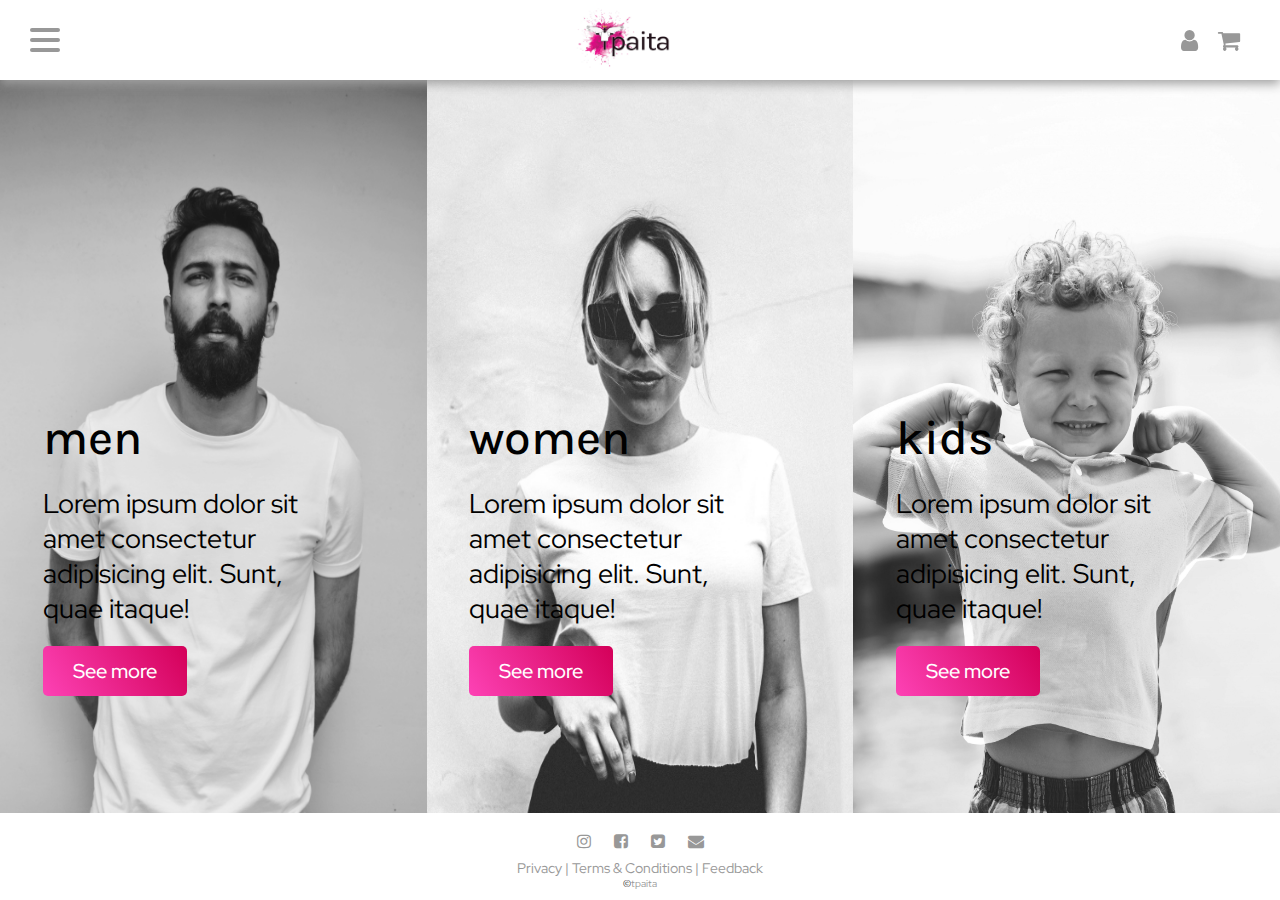
==== commit d061d181: "merged index conflict" ====
--- a/index.html
+++ b/index.html
@@ -24,78 +24,68 @@
     <div class="wrapper">
       <header class="header">
         <nav class="navbar">
-          <div class="hamburger">
-            <span></span>
-            <span></span>
-            <span></span>
-          </div>
-
-<<<<<<< HEAD
-          <div class="navlinks">
-            <div class="links">
-              <!-- querystrings -->
-=======
-            <div class="logo">
-              <a href="index.html">
-                <img  src="images/logo.PNG" 
-                style=
-                "height:65px;
-                width:110px;
-                " alt="t-paita-logo">
-            </a>
->>>>>>> main
-            </div>
-            <div class="social-media-links">
-              <a href="#"><i class="fa fa-instagram"></i></a>
-              <a href="#"><i class="fa fa-facebook-square"></i></a>
-              <a href="#"><i class="fa fa-brands fa-twitter-square"></i></a>
-              <a href="#"><i class="fa fa-envelope"></i></a>
-            </div>
-            <div class="logo">
-
-                <img  src="images/logo.PNG" 
-                style=
-                "height:100px;
-                " alt="t-paita-logo">
+            <div class="hamburger">
+                <span></span>
+                <span></span>
+                <span></span>
+            </div>
+            
+            <div class="navlinks">
+                <div class="links">
+                <!-- querystrings -->
+                </div>  
+                <div class="social-media-links">
+                    <a href="#"><i class="fa fa-instagram"></i></a>
+                    <a href="#"><i class="fa fa-facebook-square"></i></a>
+                    <a href="#"><i class="fa fa-brands fa-twitter-square"></i></a>
+                    <a href="#"><i class="fa fa-envelope"></i></a>
+                </div>
+            </div>
+        </nav>
 
         <div class="logo">
           <a href="index.html">
-            <img src="images/logo.PNG" style="height: 65px; width: 110px" />
-          </a>
-        </div>
+            <img  src="images/logo.PNG" 
+            style=
+            "height:65px;
+            width:110px;
+            " alt="t-paita-logo">
+        </a>
+        </div>
+
 
         <div class="header-icons">
-          <div class="user">
-            <i class="fa fa-sign-out hide"></i>
-            <i class="fa fa-user"></i>
-            <p class="user-logged-in"></p>
-          </div>
-          <i class="fa fa-shopping-cart">
-            <div class="item-counter hide"></div>
-          </i>
-          <div class="shopping-cart-popup hide">
-            <div class="cart-is-empty"></div>
-            <div class="cart-not-empty">
-              <h2>Shopping cart</h2>
-              <div class="shopping-cart-contents"></div>
-              <div class="promo">
-                <input
-                  type="text"
-                  name="promo-code"
-                  id="promo-code"
-                  placeholder="add promo code"
-                />
-                <button>apply</button>
+            <div class="user">
+                <i class="fa fa-sign-out hide"></i>
+                <i class="fa fa-user"></i>
+                <p class="user-logged-in"></p>
+            </div>
+            <i class="fa fa-shopping-cart">
+                <div class="item-counter hide"></div>
+            </i>
+            <div class="shopping-cart-popup hide">
+              <div class="cart-is-empty"></div>
+              <div class="cart-not-empty">
+                <h2>Shopping cart</h2>
+                <div class="shopping-cart-contents"></div>
+                <div class="promo">
+                  <input
+                    type="text"
+                    name="promo-code"
+                    id="promo-code"
+                    placeholder="add promo code"
+                  />
+                  <button>apply</button>
+                </div>
+                <div class="shopping-cart-details">
+                  <h2>review</h2>
+                </div>
+                <div class="sum"></div>
+                <a href="order-page.html"
+                  ><button class="button">enter address details</button></a
+                >
               </div>
-              <div class="shopping-cart-details">
-                <h2>review</h2>
-              </div>
-              <div class="sum"></div>
-              <a href="order-page.html"
-                ><button class="button">enter address details</button></a
-              >
-            </div>
-          </div>
+            </div>
         </div>
       </header>
       <div class="login-page hide">
@@ -106,27 +96,6 @@
         <div class="logo">
           <img src="images/logo.PNG" style="height: 65px; width: 110px" />
         </div>
-<<<<<<< HEAD
-=======
-        <div class="create-account-page hide">
-            <div class="exit-box-account">
-                <span></span>
-                <span></span>
-            </div>
-            <div class="logo">
-                <img  src="images/logo.PNG" 
-                style=
-                "height:65px;
-                " alt="t-paita-logo">  
-            </div>
-
-            <form class="my-form-account" action="">
-
-                <div class="first-last-name">
-                    <input type="text" name="first-name" id="first-name-account" placeholder="First Name" required>
-                    <input type="text" name="last-name" id="last-name-account" placeholder="Last Name" required>
-                </div>
->>>>>>> main
 
         <form class="my-form-login" action="">
           <input
